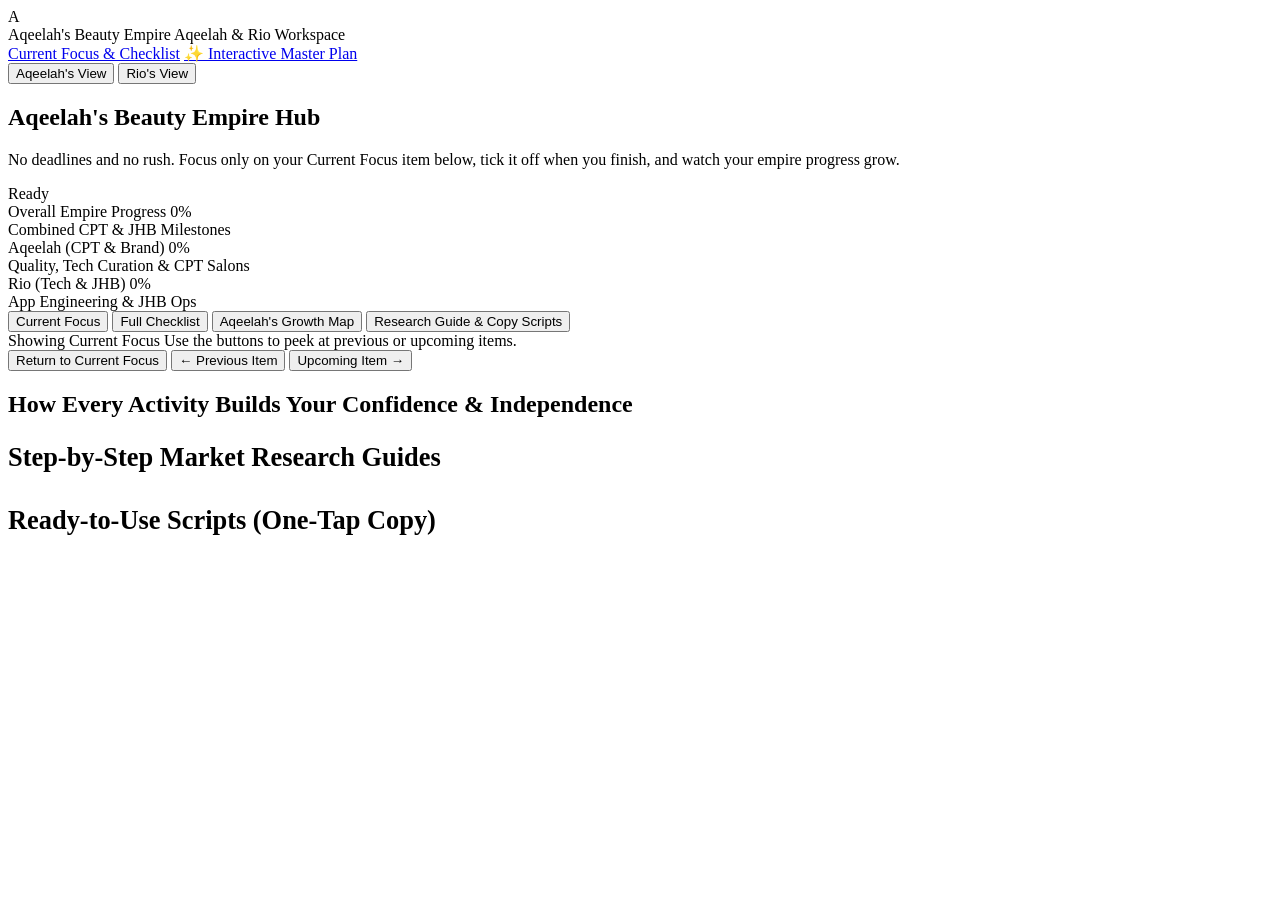
==== index.html @ ef5aa1d0 "Add files via upload Main files" ====
<!DOCTYPE html>
<html lang="en-GB">
<head>
  <meta charset="UTF-8" />
  <meta name="viewport" content="width=device-width, initial-scale=1.0" />
  <title>Aqeelah's Beauty Empire | Aqeelah &amp; Rio Hub</title>
  <link rel="preconnect" href="https://fonts.googleapis.com" />
  <link rel="preconnect" href="https://fonts.gstatic.com" crossorigin />
  <link href="https://fonts.googleapis.com/css2?family=Cormorant+Garamond:wght@600;700&family=Plus+Jakarta+Sans:wght@400;500;600;700&display=swap" rel="stylesheet" />
  <link rel="stylesheet" href="./css/styles.css" />
</head>
<body>

  <!-- Top Navigation -->
  <header class="top-nav">
    <div class="nav-inner">
      <div class="brand-mark">
        <div class="brand-monogram">A</div>
        <div>
          <span class="brand-title">Aqeelah's Beauty Empire</span>
          <span class="brand-subtitle">Aqeelah &amp; Rio Workspace</span>
        </div>
      </div>

      <div class="nav-links">
        <a href="./index.html" class="nav-pill active">Current Focus &amp; Checklist</a>
        <a href="./concept.html" class="nav-pill">✨ Interactive Master Plan</a>

        <div class="role-switcher" aria-label="Switch View">
          <button type="button" class="role-btn active" data-role-btn="aqeelah">Aqeelah's View</button>
          <button type="button" class="role-btn" data-role-btn="tech">Rio's View</button>
        </div>
      </div>
    </div>
  </header>

  <!-- Main Workspace -->
  <main class="hub-container">

    <!-- Greeting & Progress Bars -->
    <section class="hero-banner">
      <div class="hero-top">
        <div class="hero-greeting">
          <h1 id="hero-title">Aqeelah's Beauty Empire Hub</h1>
          <p id="hero-desc">
            No deadlines and no rush. Focus only on your Current Focus item below, tick it off when you finish, and watch your empire progress grow.
          </p>
        </div>
        <div class="sync-badge">
          <span class="sync-dot"></span>
          <span id="sync-status-text">Ready</span>
        </div>
      </div>

      <div class="progress-grid">
        <div class="progress-card">
          <div class="progress-card-header">
            <span class="progress-label">Overall Empire Progress</span>
            <span class="progress-stats" id="prog-combined-stats">0%</span>
          </div>
          <div class="progress-track">
            <div class="progress-fill" id="prog-combined-fill"></div>
          </div>
          <div class="progress-subtext">Combined CPT &amp; JHB Milestones</div>
        </div>

        <div class="progress-card">
          <div class="progress-card-header">
            <span class="progress-label">Aqeelah (CPT &amp; Brand)</span>
            <span class="progress-stats" id="prog-aqeelah-stats">0%</span>
          </div>
          <div class="progress-track">
            <div class="progress-fill" id="prog-aqeelah-fill"></div>
          </div>
          <div class="progress-subtext">Quality, Tech Curation &amp; CPT Salons</div>
        </div>

        <div class="progress-card">
          <div class="progress-card-header">
            <span class="progress-label">Rio (Tech &amp; JHB)</span>
            <span class="progress-stats" id="prog-tech-stats">0%</span>
          </div>
          <div class="progress-track">
            <div class="progress-fill champagne" id="prog-tech-fill"></div>
          </div>
          <div class="progress-subtext">App Engineering &amp; JHB Ops</div>
        </div>
      </div>
    </section>

    <!-- View Tabs -->
    <div class="view-tabs">
      <div class="tab-group">
        <button type="button" class="tab-btn active" data-tab-btn="focus">Current Focus</button>
        <button type="button" class="tab-btn" data-tab-btn="checklist">Full Checklist</button>
        <button type="button" class="tab-btn" data-tab-btn="growth">Aqeelah's Growth Map</button>
        <button type="button" class="tab-btn" data-tab-btn="scripts">Research Guide &amp; Copy Scripts</button>
      </div>
    </div>

    <!-- TAB 1: Current Focus + Recently Completed + Previous/Upcoming Slider -->
    <section data-tab-panel="focus">
      <!-- Recently Completed Banner -->
      <div id="recent-completed-banner" class="recent-banner hidden"></div>

      <!-- Current Focus Cards (Highlighted Role + Partner Role) -->
      <div id="focus-cards-container" class="focus-grid"></div>

      <!-- Previous / Upcoming Items Slider -->
      <div class="slider-bar">
        <div class="slider-info">
          <span class="slider-title" id="slider-position-label">Showing Current Focus</span>
          <span class="slider-sub" id="slider-position-sub">Use the buttons to peek at previous or upcoming items.</span>
        </div>

        <div class="slider-controls">
          <button type="button" class="slider-btn reset-focus hidden" id="slider-reset-btn">
            Return to Current Focus
          </button>
          <button type="button" class="slider-btn" id="slider-prev-btn">
            &larr; Previous Item
          </button>
          <button type="button" class="slider-btn" id="slider-next-btn">
            Upcoming Item &rarr;
          </button>
        </div>
      </div>
    </section>

    <!-- TAB 2: Full Checklist -->
    <section data-tab-panel="checklist" class="hidden">
      <div id="full-checklist-container"></div>
    </section>

    <!-- TAB 3: Aqeelah's Personal Growth Map -->
    <section data-tab-panel="growth" class="hidden">
      <div class="focus-card" style="margin-bottom: 1.5rem;">
        <h2 class="focus-title">How Every Activity Builds Your Confidence &amp; Independence</h2>
        <p class="focus-desc" id="growth-intro-text" style="margin-bottom: 0;"></p>
      </div>
      <div id="growth-cards-container" class="cards-grid"></div>
    </section>

    <!-- TAB 4: Research Tutorials & One-Tap Copy Scripts -->
    <section data-tab-panel="scripts" class="hidden">
      <div style="margin-bottom: 2rem;">
        <h2 style="font-size: 1.65rem; margin-bottom: 0.85rem;">Step-by-Step Market Research Guides</h2>
        <div id="research-guides-container" class="cards-grid"></div>
      </div>

      <div>
        <h2 style="font-size: 1.65rem; margin-bottom: 0.85rem;">Ready-to-Use Scripts (One-Tap Copy)</h2>
        <div id="copy-scripts-container" class="cards-grid"></div>
      </div>
    </section>

  </main>

  <script src="./js/sync.js"></script>
  <script src="./js/app.js"></script>
</body>
</html>
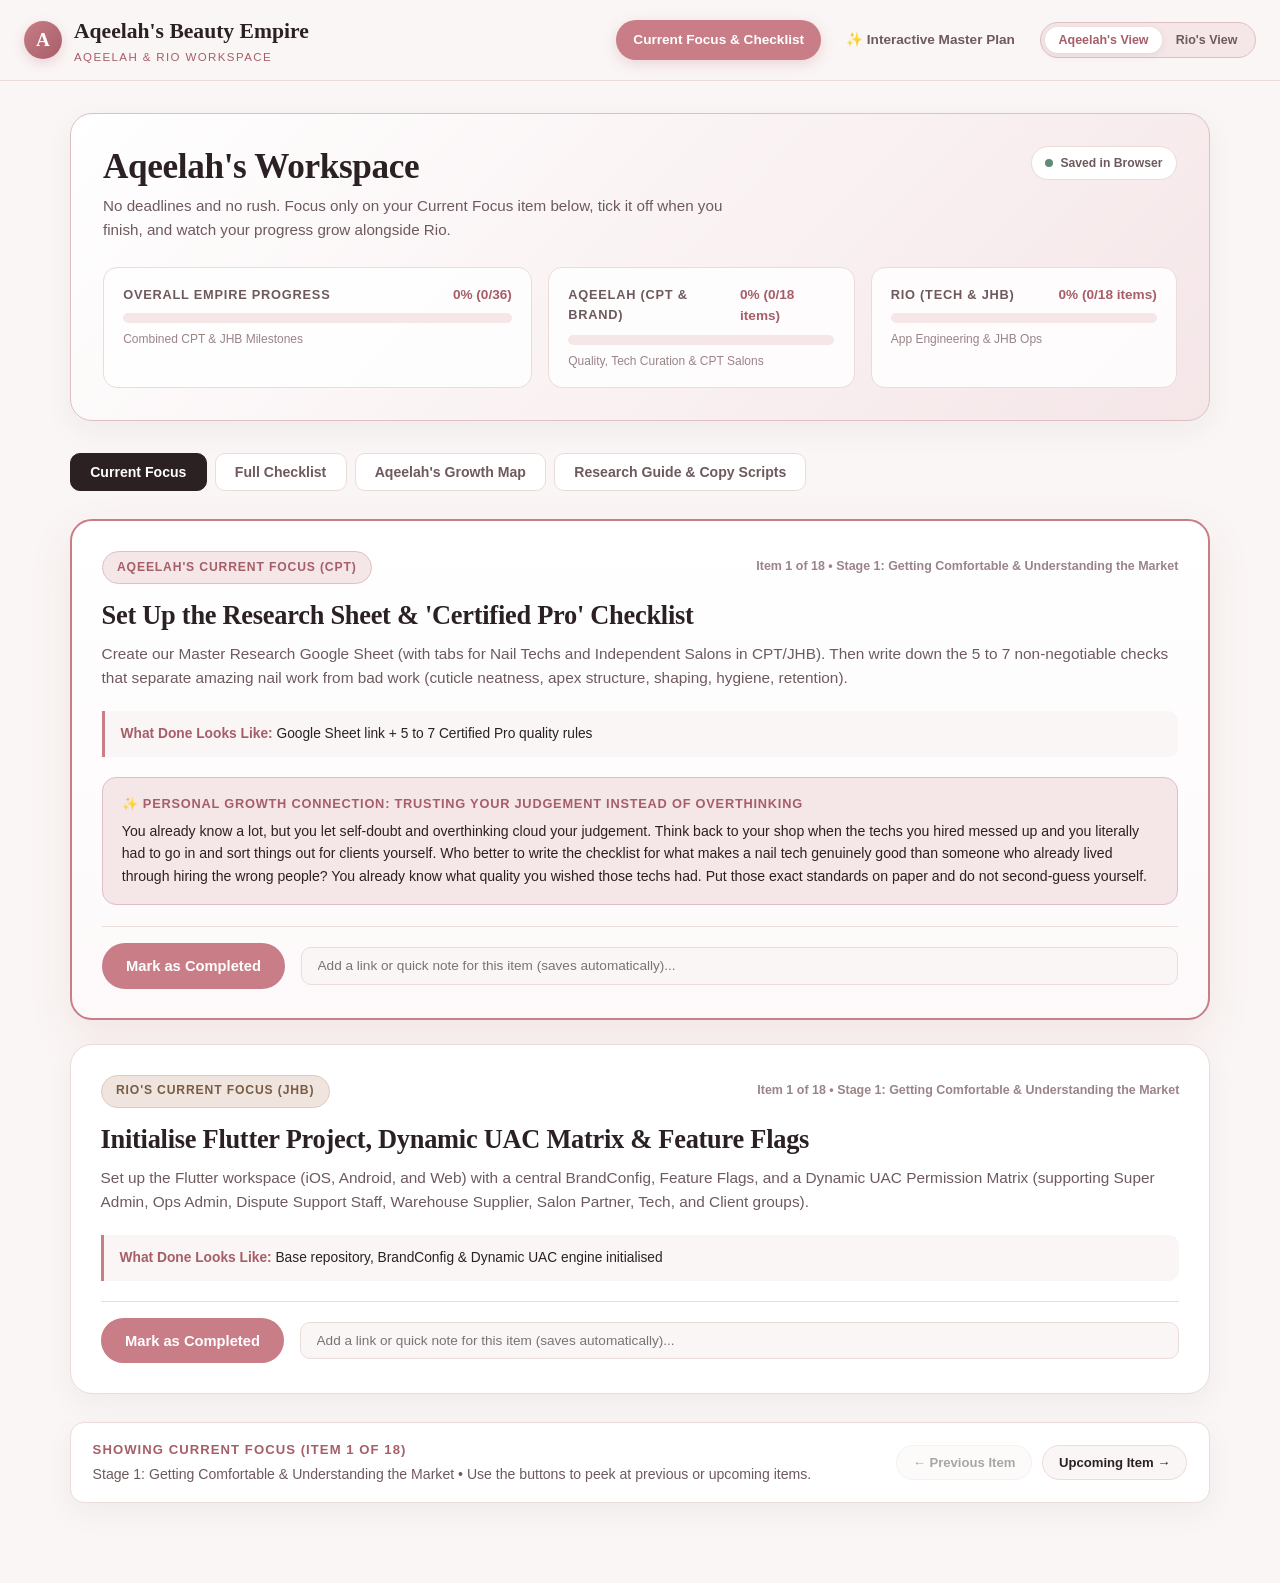
==== commit 576d5864: "Add practical tool guides, downloadable CSV template, and expanded tech architecture" ====
--- a/index.html
+++ b/index.html
@@ -144,7 +144,15 @@
     <!-- TAB 4: Research Tutorials & One-Tap Copy Scripts -->
     <section data-tab-panel="scripts" class="hidden">
       <div style="margin-bottom: 2rem;">
-        <h2 style="font-size: 1.65rem; margin-bottom: 0.85rem;">Step-by-Step Market Research Guides</h2>
+        <div style="display: flex; align-items: center; justify-content: space-between; flex-wrap: wrap; gap: 1rem; margin-bottom: 1rem;">
+          <div>
+            <h2 style="font-size: 1.65rem;">Practical Tool Guides (Google Sheets, NotebookLM, Canva &amp; Calls)</h2>
+            <p style="font-size: 0.9rem; color: var(--text-muted);">Step-by-step guides so you never feel stuck wondering how to use a tool.</p>
+          </div>
+          <a href="./data/abe_research_template.csv" download="ABE_Research_Sheet_Template.csv" class="check-btn" style="text-decoration: none; font-size: 0.85rem; padding: 0.65rem 1.2rem;">
+            Download Ready-Made Research Sheet (CSV) &darr;
+          </a>
+        </div>
         <div id="research-guides-container" class="cards-grid"></div>
       </div>
 
--- a/css/styles.css
+++ b/css/styles.css
@@ -0,0 +1,939 @@
+/* ==========================================================================
+   Aqeelah's Beauty Empire (ABE) | Sophisticated Dusty Rose & Cream Styling
+   ========================================================================== */
+
+:root {
+  --bg-cream: #FAF6F5;
+  --bg-blush-soft: #F5E6E8;
+  --bg-blush-deep: #EED4D8;
+  --bg-card: #FFFFFF;
+  --bg-espresso: #2B2123;
+
+  --rose-primary: #C87D87;
+  --rose-dark: #A65E68;
+  --rose-light: #E4B5BC;
+  --champagne: #B89278;
+  --champagne-light: #EFE5DE;
+
+  --text-main: #2B2123;
+  --text-muted: #6E5A5D;
+  --text-soft: #9A8488;
+
+  --border-warm: #EADCD9;
+  --border-rose: #DFBFC4;
+
+  --success-sage: #5E8C76;
+  --success-bg: #EBF3EF;
+
+  --shadow-soft: 0 10px 30px rgba(43, 33, 35, 0.05);
+  --shadow-hover: 0 16px 40px rgba(200, 125, 135, 0.14);
+  --radius-lg: 22px;
+  --radius-md: 14px;
+  --radius-sm: 10px;
+}
+
+* {
+  box-sizing: border-box;
+  margin: 0;
+  padding: 0;
+}
+
+html {
+  scroll-behavior: smooth;
+}
+
+body {
+  font-family: 'Plus Jakarta Sans', -apple-system, BlinkMacSystemFont, sans-serif;
+  background-color: var(--bg-cream);
+  color: var(--text-main);
+  line-height: 1.6;
+  -webkit-font-smoothing: antialiased;
+  overflow-x: hidden;
+}
+
+h1, h2, h3, .serif-heading {
+  font-family: 'Cormorant Garamond', Georgia, serif;
+  font-weight: 600;
+  letter-spacing: -0.01em;
+  line-height: 1.2;
+}
+
+a {
+  color: inherit;
+  text-decoration: none;
+}
+
+/* ==========================================================================
+   Top Navigation Bar
+   ========================================================================== */
+
+.top-nav {
+  position: relative;
+  z-index: 100;
+  background: rgba(250, 246, 245, 0.96);
+  border-bottom: 1px solid var(--border-warm);
+  padding: 0.85rem 1.5rem;
+}
+
+.nav-inner {
+  max-width: 1240px;
+  margin: 0 auto;
+  display: flex;
+  align-items: center;
+  justify-content: space-between;
+  gap: 1rem;
+  flex-wrap: wrap;
+}
+
+.brand-mark {
+  display: flex;
+  align-items: center;
+  gap: 0.75rem;
+}
+
+.brand-monogram {
+  width: 38px;
+  height: 38px;
+  border-radius: 50%;
+  background: linear-gradient(135deg, var(--rose-primary), var(--rose-dark));
+  color: #fff;
+  font-family: 'Cormorant Garamond', serif;
+  font-size: 1.2rem;
+  font-weight: 700;
+  display: flex;
+  align-items: center;
+  justify-content: center;
+  box-shadow: 0 4px 12px rgba(200, 125, 135, 0.3);
+}
+
+.brand-title {
+  font-family: 'Cormorant Garamond', serif;
+  font-size: 1.35rem;
+  font-weight: 700;
+  color: var(--text-main);
+}
+
+.brand-subtitle {
+  font-size: 0.72rem;
+  text-transform: uppercase;
+  letter-spacing: 0.12em;
+  color: var(--rose-dark);
+  display: block;
+}
+
+.nav-links {
+  display: flex;
+  align-items: center;
+  gap: 0.5rem;
+  flex-wrap: wrap;
+}
+
+.nav-pill {
+  padding: 0.5rem 1rem;
+  border-radius: 999px;
+  font-size: 0.85rem;
+  font-weight: 600;
+  color: var(--text-muted);
+  border: 1px solid transparent;
+  transition: all 0.22s ease;
+  cursor: pointer;
+  background: transparent;
+}
+
+.nav-pill:hover {
+  color: var(--text-main);
+  background: var(--bg-blush-soft);
+}
+
+.nav-pill.active {
+  background: var(--rose-primary);
+  color: #fff;
+  box-shadow: 0 4px 14px rgba(200, 125, 135, 0.28);
+}
+
+.role-switcher {
+  display: inline-flex;
+  background: var(--bg-blush-soft);
+  padding: 0.25rem;
+  border-radius: 999px;
+  border: 1px solid var(--border-rose);
+}
+
+.role-btn {
+  padding: 0.38rem 0.85rem;
+  border-radius: 999px;
+  border: none;
+  background: transparent;
+  font-size: 0.78rem;
+  font-weight: 600;
+  color: var(--text-muted);
+  cursor: pointer;
+  transition: all 0.2s ease;
+}
+
+.role-btn.active {
+  background: var(--bg-card);
+  color: var(--rose-dark);
+  box-shadow: 0 2px 8px rgba(43, 33, 35, 0.08);
+}
+
+/* ==========================================================================
+   Main Container & Progress Header
+   ========================================================================== */
+
+.hub-container {
+  max-width: 1180px;
+  margin: 0 auto;
+  padding: 2rem 1.25rem 5rem;
+}
+
+.hero-banner {
+  background: linear-gradient(135deg, #FFFFFF 0%, var(--bg-blush-soft) 100%);
+  border: 1px solid var(--border-rose);
+  border-radius: var(--radius-lg);
+  padding: 2rem;
+  margin-bottom: 2rem;
+  box-shadow: var(--shadow-soft);
+}
+
+.hero-top {
+  display: flex;
+  justify-content: space-between;
+  align-items: flex-start;
+  gap: 1.5rem;
+  flex-wrap: wrap;
+  margin-bottom: 1.5rem;
+}
+
+.hero-greeting h1 {
+  font-size: 2.2rem;
+  color: var(--text-main);
+  margin-bottom: 0.35rem;
+}
+
+.hero-greeting p {
+  color: var(--text-muted);
+  font-size: 0.95rem;
+  max-width: 620px;
+}
+
+.sync-badge {
+  display: inline-flex;
+  align-items: center;
+  gap: 0.45rem;
+  padding: 0.4rem 0.85rem;
+  border-radius: 999px;
+  font-size: 0.76rem;
+  font-weight: 600;
+  background: var(--bg-card);
+  border: 1px solid var(--border-warm);
+  color: var(--text-muted);
+}
+
+.sync-dot {
+  width: 8px;
+  height: 8px;
+  border-radius: 50%;
+  background: var(--success-sage);
+}
+
+.progress-grid {
+  display: grid;
+  grid-template-columns: 1.4fr 1fr 1fr;
+  gap: 1rem;
+}
+
+.progress-card {
+  background: rgba(255, 255, 255, 0.85);
+  border: 1px solid var(--border-warm);
+  border-radius: var(--radius-md);
+  padding: 1rem 1.2rem;
+}
+
+.progress-card-header {
+  display: flex;
+  justify-content: space-between;
+  align-items: baseline;
+  margin-bottom: 0.5rem;
+}
+
+.progress-label {
+  font-size: 0.8rem;
+  font-weight: 700;
+  text-transform: uppercase;
+  letter-spacing: 0.06em;
+  color: var(--text-muted);
+}
+
+.progress-stats {
+  font-size: 0.85rem;
+  font-weight: 700;
+  color: var(--rose-dark);
+}
+
+.progress-track {
+  width: 100%;
+  height: 10px;
+  background: var(--bg-blush-soft);
+  border-radius: 999px;
+  overflow: hidden;
+}
+
+.progress-fill {
+  height: 100%;
+  background: linear-gradient(90deg, var(--rose-primary), var(--rose-dark));
+  border-radius: 999px;
+  width: 0%;
+  transition: width 0.5s cubic-bezier(0.22, 1, 0.36, 1);
+}
+
+.progress-fill.champagne {
+  background: linear-gradient(90deg, var(--champagne), #967259);
+}
+
+.progress-subtext {
+  font-size: 0.75rem;
+  color: var(--text-soft);
+  margin-top: 0.4rem;
+}
+
+/* ==========================================================================
+   Sub-Navigation Tabs inside Founder Hub
+   ========================================================================== */
+
+.view-tabs {
+  display: flex;
+  align-items: center;
+  justify-content: space-between;
+  gap: 0.75rem;
+  margin-bottom: 1.75rem;
+  flex-wrap: wrap;
+}
+
+.tab-group {
+  display: flex;
+  gap: 0.5rem;
+  flex-wrap: wrap;
+}
+
+.tab-btn {
+  padding: 0.65rem 1.2rem;
+  border-radius: var(--radius-sm);
+  border: 1px solid var(--border-warm);
+  background: var(--bg-card);
+  color: var(--text-muted);
+  font-size: 0.88rem;
+  font-weight: 600;
+  cursor: pointer;
+  transition: all 0.2s ease;
+}
+
+.tab-btn:hover {
+  border-color: var(--rose-primary);
+  color: var(--text-main);
+}
+
+.tab-btn.active {
+  background: var(--bg-espresso);
+  color: #fff;
+  border-color: var(--bg-espresso);
+}
+
+/* ==========================================================================
+   Recently Completed Banner & Current Focus Cards
+   ========================================================================== */
+
+.recent-banner {
+  display: flex;
+  align-items: center;
+  justify-content: space-between;
+  gap: 1rem;
+  background: var(--success-bg);
+  border: 1px solid #C8DFD3;
+  border-radius: var(--radius-md);
+  padding: 0.85rem 1.25rem;
+  margin-bottom: 1.5rem;
+  font-size: 0.88rem;
+}
+
+.recent-banner-left {
+  display: flex;
+  align-items: center;
+  gap: 0.75rem;
+  flex-wrap: wrap;
+}
+
+.recent-pill {
+  background: var(--success-sage);
+  color: #fff;
+  font-size: 0.7rem;
+  font-weight: 700;
+  text-transform: uppercase;
+  letter-spacing: 0.08em;
+  padding: 0.22rem 0.65rem;
+  border-radius: 999px;
+}
+
+.focus-grid {
+  display: grid;
+  grid-template-columns: 1fr;
+  gap: 1.5rem;
+  margin-bottom: 1.75rem;
+}
+
+.focus-card {
+  background: var(--bg-card);
+  border: 1px solid var(--border-warm);
+  border-radius: var(--radius-lg);
+  padding: 1.85rem;
+  box-shadow: var(--shadow-soft);
+  transition: all 0.25s ease;
+  position: relative;
+}
+
+.focus-card.primary-highlight {
+  border: 2px solid var(--rose-primary);
+  background: linear-gradient(180deg, #FFFFFF 0%, #FDF9FA 100%);
+  box-shadow: var(--shadow-hover);
+}
+
+.focus-card-header {
+  display: flex;
+  align-items: center;
+  justify-content: space-between;
+  gap: 0.75rem;
+  flex-wrap: wrap;
+  margin-bottom: 1rem;
+}
+
+.owner-badge {
+  display: inline-flex;
+  align-items: center;
+  gap: 0.45rem;
+  padding: 0.35rem 0.9rem;
+  border-radius: 999px;
+  font-size: 0.76rem;
+  font-weight: 700;
+  text-transform: uppercase;
+  letter-spacing: 0.07em;
+}
+
+.owner-badge.aqeelah {
+  background: var(--bg-blush-soft);
+  color: var(--rose-dark);
+  border: 1px solid var(--border-rose);
+}
+
+.owner-badge.tech {
+  background: var(--champagne-light);
+  color: #7A5B43;
+  border: 1px solid #DECAB8;
+}
+
+.stage-pill {
+  font-size: 0.78rem;
+  font-weight: 600;
+  color: var(--text-soft);
+}
+
+.focus-title {
+  font-size: 1.65rem;
+  color: var(--text-main);
+  margin-bottom: 0.65rem;
+}
+
+.focus-desc {
+  color: var(--text-muted);
+  font-size: 0.96rem;
+  margin-bottom: 1.25rem;
+}
+
+.deliverable-box {
+  background: var(--bg-cream);
+  border-left: 3px solid var(--rose-primary);
+  padding: 0.75rem 1rem;
+  border-radius: 0 var(--radius-sm) var(--radius-sm) 0;
+  font-size: 0.86rem;
+  margin-bottom: 1.25rem;
+}
+
+.deliverable-box strong {
+  color: var(--rose-dark);
+}
+
+.growth-callout {
+  background: var(--bg-blush-soft);
+  border: 1px solid var(--border-rose);
+  border-radius: var(--radius-md);
+  padding: 1rem 1.2rem;
+  margin-bottom: 1.35rem;
+}
+
+.growth-callout-header {
+  display: flex;
+  align-items: center;
+  gap: 0.5rem;
+  font-size: 0.8rem;
+  font-weight: 700;
+  text-transform: uppercase;
+  letter-spacing: 0.06em;
+  color: var(--rose-dark);
+  margin-bottom: 0.35rem;
+}
+
+.growth-callout p {
+  font-size: 0.88rem;
+  color: var(--text-main);
+}
+
+.focus-actions {
+  display: flex;
+  align-items: center;
+  justify-content: space-between;
+  gap: 1rem;
+  flex-wrap: wrap;
+  padding-top: 1rem;
+  border-top: 1px solid var(--border-warm);
+}
+
+.check-btn {
+  display: inline-flex;
+  align-items: center;
+  gap: 0.65rem;
+  padding: 0.8rem 1.4rem;
+  border-radius: 999px;
+  border: 2px solid var(--rose-primary);
+  background: var(--rose-primary);
+  color: #fff;
+  font-size: 0.92rem;
+  font-weight: 700;
+  cursor: pointer;
+  transition: all 0.2s ease;
+}
+
+.check-btn:hover {
+  background: var(--rose-dark);
+  border-color: var(--rose-dark);
+  transform: translateY(-1px);
+}
+
+.check-btn.completed {
+  background: var(--success-sage);
+  border-color: var(--success-sage);
+}
+
+.notes-input-wrap {
+  flex: 1;
+  min-width: 220px;
+}
+
+.notes-input {
+  width: 100%;
+  padding: 0.65rem 0.95rem;
+  border-radius: var(--radius-sm);
+  border: 1px solid var(--border-warm);
+  background: var(--bg-cream);
+  font-family: inherit;
+  font-size: 0.85rem;
+  color: var(--text-main);
+}
+
+.notes-input:focus {
+  outline: none;
+  border-color: var(--rose-primary);
+  background: #fff;
+}
+
+/* ==========================================================================
+   Upcoming / Previous Items Slider Controls
+   ========================================================================== */
+
+.slider-bar {
+  background: var(--bg-card);
+  border: 1px solid var(--border-warm);
+  border-radius: var(--radius-md);
+  padding: 1rem 1.35rem;
+  display: flex;
+  align-items: center;
+  justify-content: space-between;
+  gap: 1rem;
+  flex-wrap: wrap;
+  box-shadow: var(--shadow-soft);
+}
+
+.slider-info {
+  display: flex;
+   flex-direction: column;
+  gap: 0.2rem;
+}
+
+.slider-title {
+  font-size: 0.82rem;
+  font-weight: 700;
+  text-transform: uppercase;
+  letter-spacing: 0.08em;
+  color: var(--rose-dark);
+}
+
+.slider-sub {
+  font-size: 0.88rem;
+  color: var(--text-muted);
+}
+
+.slider-controls {
+  display: flex;
+  align-items: center;
+  gap: 0.6rem;
+  flex-wrap: wrap;
+}
+
+.slider-btn {
+  padding: 0.55rem 1rem;
+  border-radius: 999px;
+  border: 1px solid var(--border-warm);
+  background: var(--bg-cream);
+  color: var(--text-main);
+  font-size: 0.82rem;
+  font-weight: 600;
+  cursor: pointer;
+  transition: all 0.2s ease;
+}
+
+.slider-btn:hover:not(:disabled) {
+  background: var(--bg-blush-soft);
+  border-color: var(--rose-primary);
+}
+
+.slider-btn:disabled {
+  opacity: 0.4;
+  cursor: not-allowed;
+}
+
+.slider-btn.reset-focus {
+  background: var(--bg-blush-soft);
+  color: var(--rose-dark);
+  border-color: var(--border-rose);
+}
+
+/* ==========================================================================
+   Full Checklist View, Growth Cards & Copy Scripts
+   ========================================================================== */
+
+.stage-block {
+  margin-bottom: 2.25rem;
+}
+
+.stage-header {
+  margin-bottom: 1rem;
+  padding-bottom: 0.6rem;
+  border-bottom: 1px solid var(--border-warm);
+}
+
+.stage-header h2 {
+  font-size: 1.6rem;
+  color: var(--text-main);
+}
+
+.stage-header p {
+  font-size: 0.9rem;
+  color: var(--text-muted);
+}
+
+.checklist-item {
+  background: var(--bg-card);
+  border: 1px solid var(--border-warm);
+  border-radius: var(--radius-md);
+  padding: 1.25rem;
+  margin-bottom: 0.9rem;
+  display: grid;
+  grid-template-columns: 1fr 1fr;
+  gap: 1.25rem;
+}
+
+.checklist-col {
+  padding: 0.85rem;
+  border-radius: var(--radius-sm);
+  background: var(--bg-cream);
+  border: 1px solid transparent;
+}
+
+.checklist-col.highlight {
+  background: #FDF8F9;
+  border-color: var(--border-rose);
+}
+
+.checklist-col.done {
+  background: var(--success-bg);
+  border-color: #C8DFD3;
+}
+
+.mini-check-row {
+  display: flex;
+  align-items: flex-start;
+  gap: 0.7rem;
+}
+
+.mini-check-row input[type="checkbox"] {
+  width: 20px;
+  height: 20px;
+  accent-color: var(--rose-primary);
+  margin-top: 0.2rem;
+  cursor: pointer;
+}
+
+.cards-grid {
+  display: grid;
+  grid-template-columns: repeat(auto-fill, minmax(320px, 1fr));
+  gap: 1.25rem;
+}
+
+.info-card {
+  background: var(--bg-card);
+  border: 1px solid var(--border-warm);
+  border-radius: var(--radius-md);
+  padding: 1.5rem;
+  box-shadow: var(--shadow-soft);
+  display: flex;
+  flex-direction: column;
+  justify-content: space-between;
+}
+
+.info-card-badge {
+  display: inline-block;
+  padding: 0.28rem 0.75rem;
+  border-radius: 999px;
+  font-size: 0.72rem;
+  font-weight: 700;
+  text-transform: uppercase;
+  letter-spacing: 0.07em;
+  background: var(--bg-blush-soft);
+  color: var(--rose-dark);
+  margin-bottom: 0.75rem;
+}
+
+.info-card h3 {
+  font-size: 1.35rem;
+  margin-bottom: 0.5rem;
+}
+
+.script-box {
+  background: var(--bg-cream);
+  border: 1px solid var(--border-warm);
+  border-radius: var(--radius-sm);
+  padding: 1rem;
+  font-size: 0.88rem;
+  color: var(--text-main);
+  white-space: pre-line;
+  margin: 0.85rem 0 1rem;
+}
+
+.copy-btn {
+  align-self: flex-start;
+  padding: 0.55rem 1.1rem;
+  border-radius: 999px;
+  border: 1px solid var(--rose-primary);
+  background: var(--bg-blush-soft);
+  color: var(--rose-dark);
+  font-size: 0.82rem;
+  font-weight: 700;
+  cursor: pointer;
+  transition: all 0.2s ease;
+}
+
+.copy-btn:hover {
+  background: var(--rose-primary);
+  color: #fff;
+}
+
+/* ==========================================================================
+   Master Plan (concept.html) | Scroll-Driven SVG Studio Layout
+   ========================================================================== */
+
+.concept-layout {
+  max-width: 1240px;
+  margin: 0 auto;
+  padding: 2rem 1.25rem 6rem;
+  display: grid;
+  grid-template-columns: 420px 1fr;
+  gap: 3rem;
+  align-items: start;
+}
+
+.sticky-studio {
+  position: sticky;
+  top: 24px;
+  background: linear-gradient(165deg, #FFFFFF 0%, var(--bg-blush-soft) 100%);
+  border: 1px solid var(--border-rose);
+  border-radius: var(--radius-lg);
+  padding: 1.5rem;
+  box-shadow: var(--shadow-hover);
+  text-align: center;
+}
+
+.studio-stage-pill {
+  display: inline-block;
+  padding: 0.3rem 0.85rem;
+  border-radius: 999px;
+  background: var(--bg-espresso);
+  color: #fff;
+  font-size: 0.74rem;
+  font-weight: 700;
+  text-transform: uppercase;
+  letter-spacing: 0.09em;
+  margin-bottom: 0.5rem;
+}
+
+.studio-caption {
+  font-size: 0.85rem;
+  color: var(--text-muted);
+  min-height: 2.6em;
+  margin-bottom: 0.5rem;
+}
+
+.svg-stage-wrap {
+  width: 100%;
+  max-width: 340px;
+  margin: 0 auto;
+}
+
+.scroll-progress-mini {
+  margin-top: 0.85rem;
+  height: 6px;
+  background: rgba(200, 125, 135, 0.2);
+  border-radius: 999px;
+  overflow: hidden;
+}
+
+.scroll-progress-mini-fill {
+  height: 100%;
+  width: 0%;
+  background: var(--rose-primary);
+  transition: width 0.1s linear;
+}
+
+.story-column {
+  display: flex;
+  flex-direction: column;
+  gap: 3.5rem;
+}
+
+.story-chapter {
+  background: var(--bg-card);
+  border: 1px solid var(--border-warm);
+  border-radius: var(--radius-lg);
+  padding: 2.4rem;
+  box-shadow: var(--shadow-soft);
+  position: relative;
+  overflow: hidden;
+  transition: border-color 0.3s ease, box-shadow 0.3s ease;
+}
+
+.story-chapter.active-chapter {
+  border-color: var(--rose-primary);
+  box-shadow: var(--shadow-hover);
+}
+
+.chapter-drip {
+  position: absolute;
+  top: 0;
+  left: 0;
+  width: 100%;
+  height: 36px;
+  pointer-events: none;
+}
+
+.chapter-num {
+  display: inline-block;
+  font-size: 0.76rem;
+  font-weight: 700;
+  text-transform: uppercase;
+  letter-spacing: 0.1em;
+  color: var(--rose-dark);
+  background: var(--bg-blush-soft);
+  padding: 0.3rem 0.8rem;
+  border-radius: 999px;
+  margin-bottom: 0.85rem;
+}
+
+.story-chapter h2 {
+  font-size: 2rem;
+  margin-bottom: 0.85rem;
+  color: var(--text-main);
+}
+
+.story-chapter p {
+  color: var(--text-muted);
+  font-size: 0.98rem;
+  margin-bottom: 1rem;
+}
+
+.feature-points {
+  list-style: none;
+  display: grid;
+  gap: 0.85rem;
+  margin-top: 1.25rem;
+}
+
+.feature-points li {
+  background: var(--bg-cream);
+  border: 1px solid var(--border-warm);
+  border-radius: var(--radius-sm);
+  padding: 0.95rem 1.15rem;
+  font-size: 0.92rem;
+}
+
+.feature-points li strong {
+  color: var(--rose-dark);
+  display: block;
+  margin-bottom: 0.2rem;
+}
+
+.hidden {
+  display: none !important;
+}
+
+/* ==========================================================================
+   Responsive Design (Mobile & Tablet)
+   ========================================================================== */
+
+@media (max-width: 960px) {
+  .top-nav {
+    position: relative;
+    padding: 0.75rem 1rem;
+  }
+
+  .progress-grid {
+    grid-template-columns: 1fr;
+  }
+
+  .checklist-item {
+    grid-template-columns: 1fr;
+  }
+
+  .concept-layout {
+    grid-template-columns: 1fr;
+    gap: 1.5rem;
+  }
+
+  .sticky-studio {
+    position: sticky;
+    top: 10px;
+    z-index: 90;
+    padding: 0.85rem 1rem;
+    display: flex;
+    align-items: center;
+    gap: 1rem;
+    text-align: left;
+    background: rgba(255, 255, 255, 0.96);
+    backdrop-filter: blur(10px);
+  }
+
+  .svg-stage-wrap {
+    max-width: 110px;
+    flex-shrink: 0;
+  }
+
+  .studio-info-mobile {
+    flex: 1;
+  }
+}
